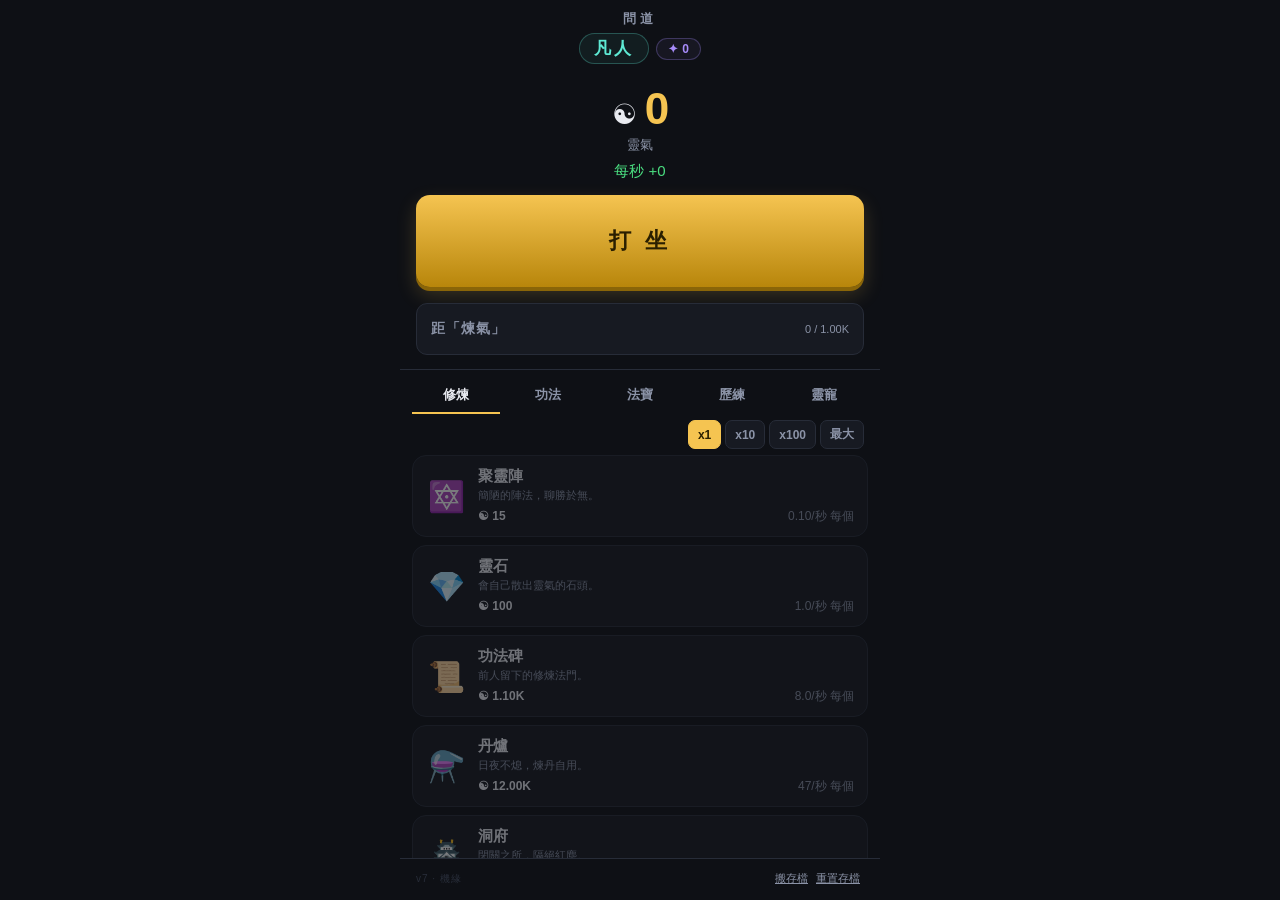
==== index.html @ ef7156f3 "問道：修真放置遊戲 境界突破、掛機打怪、靈寵、機緣、天才地寶。 零依賴原生網頁，開發伺服器用 Python 標準函式庫。  Co-Authored-By: Claude Opus 4.8 <norep" ====
<!DOCTYPE html>
<html lang="zh-Hant">
<head>
<meta charset="utf-8">

<!-- viewport-fit=cover：讓畫面延伸到瀏海和 Home Indicator 底下，
     再用 CSS 的 env(safe-area-inset-*) 把內容推回安全區。
     user-scalable=no：連點時不要縮放。 -->
<meta name="viewport" content="width=device-width, initial-scale=1, viewport-fit=cover, user-scalable=no">

<!-- 從主畫面啟動時全螢幕、沒有網址列，看起來就是一個 App -->
<meta name="apple-mobile-web-app-capable" content="yes">
<meta name="mobile-web-app-capable" content="yes">
<meta name="apple-mobile-web-app-status-bar-style" content="black-translucent">
<meta name="apple-mobile-web-app-title" content="問道">
<meta name="theme-color" content="#0e1015">

<link rel="manifest" href="manifest.json">
<link rel="apple-touch-icon" href="icons/icon-180.png">

<title>問道</title>
<link rel="stylesheet" href="css/style.css">
</head>
<body>

<div id="app">

  <header id="header">
    <h1 id="game-title"></h1>
    <div id="badges">
      <div id="realm-badge">
        <span id="realm-name"></span>
        <span id="realm-mult"></span>
      </div>
      <div id="insight-badge">
        <span id="insight-symbol"></span>
        <span id="insight">0</span>
      </div>
    </div>
  </header>

  <section id="counter">
    <div id="money-line">
      <span id="currency-symbol"></span>
      <span id="money">0</span>
    </div>
    <div id="currency-name"></div>
    <div id="rate"></div>
    <div id="buffs"></div>
  </section>

  <section id="click-area">
    <button id="click-button">
      <span id="click-button-label"></span>
    </button>
    <div id="click-fx"></div>
  </section>

  <section id="breakthrough-area">
    <button id="breakthrough-button">
      <div id="bt-fill"></div>
      <div id="bt-text">
        <span id="bt-label"></span>
        <span id="bt-right">
          <span id="bt-rate"></span>
          <span id="bt-progress"></span>
        </span>
      </div>
    </button>
  </section>

  <section id="shop">
    <div id="shop-tabs">
      <button class="tab active" data-tab="gen">修煉</button>
      <button class="tab" data-tab="tech">功法<span class="tab-badge" id="badge-tech"></span></button>
      <button class="tab" data-tab="trea">法寶<span class="tab-badge" id="badge-trea"></span></button>
      <button class="tab" data-tab="battle">歷練</button>
      <button class="tab" data-tab="pet">靈寵<span class="tab-badge" id="badge-pet"></span></button>
    </div>
    <div id="shop-bar">
      <span id="shop-hint"></span>
      <div id="buy-amount"></div>
    </div>

    <div id="panel-gen" class="panel"></div>
    <div id="panel-tech" class="panel hidden"></div>
    <div id="panel-trea" class="panel hidden"></div>

    <!-- 歷練：掛著它自己會打 -->
    <div id="panel-battle" class="panel hidden">
      <div id="battle-head">
        <span id="battle-layer"></span>
        <span id="battle-power"></span>
      </div>
      <div id="battle-card">
        <div id="enemy-icon"></div>
        <div id="enemy-name"></div>
        <div id="enemy-hpbar"><div id="enemy-hpfill"></div></div>
        <div id="enemy-hptext"></div>
        <div id="boss-timer"></div>
        <div id="battle-stuck"></div>
      </div>
      <div id="battle-progress"></div>
      <div id="materials-head">天才地寶</div>
      <div id="materials-list"></div>
    </div>

    <!-- 靈寵：只能帶一隻 -->
    <div id="panel-pet" class="panel hidden"></div>
  </section>

  <footer id="footer">
    <span id="version"></span>
    <span id="save-status">已存檔</span>
    <button id="transfer-button">搬存檔</button>
    <button id="reset-button">重置存檔</button>
  </footer>

  <!-- 機緣：隨機飄出來，限時內點到就觸發。
       放在 #app 裡面（而不是 body 底下）才不會在桌機上飄到版面外 -->
  <button id="fortune"><span id="fortune-icon"></span></button>

</div>

<!-- 領到機緣後的提示 -->
<div id="toast">
  <span id="toast-icon"></span>
  <span id="toast-text">
    <span id="toast-title"></span>
    <span id="toast-body"></span>
  </span>
</div>

<!-- 離線結算 -->
<div id="offline-modal" class="modal">
  <div class="modal-card">
    <div class="modal-title">歸來</div>
    <div class="modal-body">
      你離開了 <span id="offline-time"></span>，<br>
      這段期間又精進了
    </div>
    <div id="offline-earned" class="modal-figure"></div>
    <div id="offline-combat"></div>
    <button id="offline-ok" class="btn-primary">收功</button>
  </div>
</div>

<!-- 突破前的確認：這個動作會清空玩家的靈氣、設施與功法，一定要先問 -->
<div id="confirm-modal" class="modal">
  <div class="modal-card">
    <div class="modal-title">突破境界</div>
    <div id="confirm-transition">
      <span id="confirm-from"></span>
      <span id="confirm-arrow">→</span>
      <span id="confirm-to"></span>
    </div>
    <div id="confirm-rate"></div>
    <ul id="confirm-costs">
      <li id="confirm-lose-money"></li>
      <li>所有修煉設施與功法散去</li>
      <li id="confirm-gain"></li>
      <li id="confirm-insight"></li>
    </ul>
    <button id="confirm-talisman">
      <span id="talisman-box"></span>
      <span id="talisman-text"></span>
    </button>
    <div class="modal-buttons">
      <button id="confirm-cancel" class="btn-ghost">再想想</button>
      <button id="confirm-ok" class="btn-primary">衝關</button>
    </div>
  </div>
</div>

<!-- 突破成功 -->
<div id="realmup-modal" class="modal">
  <div class="modal-card">
    <div id="realmup-eyebrow">突破成功</div>
    <div id="realmup-name"></div>
    <div id="realmup-note"></div>
    <div id="realmup-mult" class="modal-figure"></div>
    <div id="realmup-insight"></div>
    <button id="realmup-ok" class="btn-primary">繼續修行</button>
  </div>
</div>

<!-- 搬存檔：存檔綁在網址上，換網址（例如從區網搬到 GitHub Pages）不會自己跟過去 -->
<div id="transfer-modal" class="modal">
  <div class="modal-card">
    <div class="modal-title">搬存檔</div>
    <div class="modal-body">
      存檔是綁在網址上的。<br>
      換到新網址時，把這串字複製過去貼上。
    </div>
    <textarea id="transfer-text" spellcheck="false"></textarea>
    <div id="transfer-hint"></div>
    <div class="modal-buttons">
      <button id="transfer-copy" class="btn-ghost">複製</button>
      <button id="transfer-import" class="btn-primary">貼上並匯入</button>
    </div>
    <button id="transfer-close" class="btn-ghost">關閉</button>
  </div>
</div>

<!-- 渡劫失敗 -->
<div id="fail-modal" class="modal">
  <div class="modal-card">
    <div id="fail-eyebrow">功虧一簣</div>
    <div id="fail-name"></div>
    <div class="modal-body">
      天劫加身，滿身靈氣潰散。<br>
      所幸境界、設施、功法俱在——<br>
      不過是白跑一輪。
    </div>
    <div id="fail-lost" class="modal-figure"></div>
    <button id="fail-ok" class="btn-primary">再來</button>
  </div>
</div>

<script src="js/content.js"></script>
<script src="js/economy.js"></script>
<script src="js/state.js"></script>
<script src="js/ui.js"></script>
<script src="js/main.js"></script>

<script>
// 註冊 service worker，讓沒網路時也能玩。
// 在區網的 http:// 底下這裡一定會失敗（瀏覽器只允許 HTTPS 或 localhost），
// 那是正常的，所以安靜地吞掉 —— 推上 GitHub Pages 之後它才會真的生效。
if ("serviceWorker" in navigator) {
  window.addEventListener("load", () => {
    navigator.serviceWorker.register("./sw.js").catch(() => {});
  });
}
</script>
</body>
</html>
---- css/style.css ----
/* ============================================================
   放置礦坑 —— 樣式
   手機優先。桌機上會置中成一個手機寬度的直條。
   ============================================================ */

:root {
  --bg:        #0e1015;
  --panel:     #171a22;
  --panel-hi:  #1e222c;
  --line:      #272c38;
  --text:      #e8eaf0;
  --text-dim:  #8b93a7;
  --gold:      #f5c451;
  --gold-dark: #b8860b;
  --green:     #4ade80;
  --jade:      #5eead4;
  --violet:    #a78bfa;
  --violet-dk: #6d3fc4;
  --radius:    14px;
}

* {
  box-sizing: border-box;
  margin: 0;
  padding: 0;

  /* 拿掉 iOS 點擊時那個藍色方框閃爍 —— 連點時會閃到眼花 */
  -webkit-tap-highlight-color: transparent;
}

html, body {
  height: 100%;
  background: var(--bg);
}

body {
  color: var(--text);
  font-family: -apple-system, BlinkMacSystemFont, "Segoe UI",
               "PingFang TC", "Noto Sans CJK TC", "Microsoft JhengHei", sans-serif;

  /* 快速連點時不要選到文字、不要跳出「拷貝／查詢」的放大鏡 */
  user-select: none;
  -webkit-user-select: none;
  -webkit-touch-callout: none;

  /* 消除點兩下縮放造成的 300ms 延遲 —— 對點擊遊戲這是必需品，不是優化 */
  touch-action: manipulation;

  /* 擋掉 Safari 的橡皮筋回彈和下拉重新整理：
     玩到一半手指往下滑就整頁重載，體驗會很糟 */
  overscroll-behavior: none;
}

#app {
  position: relative; /* 機緣要以這裡為基準定位，才不會在桌機上飄到版面外 */
  display: flex;
  flex-direction: column;
  height: 100vh;
  height: 100dvh; /* dvh 會跟著 Safari 網址列收合而變，避免底部被切掉 */
  max-width: 480px;
  margin: 0 auto;

  /* 內容推回安全區，避開瀏海與底部的 Home Indicator */
  padding-top:    env(safe-area-inset-top);
  padding-bottom: env(safe-area-inset-bottom);
  padding-left:   env(safe-area-inset-left);
  padding-right:  env(safe-area-inset-right);
}

/* --- 標題 ------------------------------------------------- */

#header {
  padding: 10px 16px 2px;
  text-align: center;
}

#game-title {
  font-size: 13px;
  font-weight: 600;
  letter-spacing: 4px;
  color: var(--text-dim);
}

#badges {
  display: flex;
  align-items: center;
  justify-content: center;
  gap: 7px;
  margin-top: 5px;
}

/* 境界是這個遊戲的身分認同，放在最上面 */
#realm-badge {
  display: inline-flex;
  align-items: baseline;
  gap: 8px;
  padding: 3px 14px;
  border: 1px solid rgba(94, 234, 212, 0.28);
  border-radius: 999px;
  background: rgba(94, 234, 212, 0.06);
}

/* 悟性：第二種貨幣，永久不滅，所以跟境界並排放在身分列 */
#insight-badge {
  display: inline-flex;
  align-items: center;
  gap: 4px;
  padding: 3px 11px;
  border: 1px solid rgba(167, 139, 250, 0.28);
  border-radius: 999px;
  background: rgba(167, 139, 250, 0.06);
  font-size: 12px;
  font-weight: 700;
  color: var(--violet);
  font-variant-numeric: tabular-nums;
}

#realm-name {
  font-size: 17px;
  font-weight: 700;
  color: var(--jade);
  letter-spacing: 3px;
}

#realm-mult {
  font-size: 11px;
  color: var(--text-dim);
  font-variant-numeric: tabular-nums;
}
#realm-mult:empty { display: none; }

/* --- 數字 ------------------------------------------------- */

#counter {
  padding: 18px 16px 14px;
  text-align: center;
}

#money-line {
  display: flex;
  align-items: baseline;
  justify-content: center;
  gap: 8px;
}

#currency-symbol { font-size: 28px; }

#money {
  font-size: 44px;
  font-weight: 700;
  letter-spacing: -1px;
  color: var(--gold);

  /* 等寬數字：數字跳動時寬度不會抖來抖去 */
  font-variant-numeric: tabular-nums;
}

#currency-name {
  font-size: 13px;
  color: var(--text-dim);
  margin-top: 2px;
}

#rate {
  font-size: 15px;
  color: var(--green);
  margin-top: 8px;
  font-variant-numeric: tabular-nums;
}

/* --- 機緣的增益 ------------------------------------------- */

#buffs {
  display: flex;
  flex-wrap: wrap;
  justify-content: center;
  gap: 5px;
  margin-top: 7px;
}
#buffs:empty { display: none; }

.buff-chip {
  padding: 3px 9px;
  border: 1px solid rgba(245, 196, 81, 0.4);
  border-radius: 999px;
  background: rgba(245, 196, 81, 0.1);
  font-size: 11px;
  font-weight: 700;
  color: var(--gold);
  font-variant-numeric: tabular-nums;
}

/* 減益要一眼看出來不是好事 */
.buff-chip.bad {
  border-color: rgba(248, 113, 113, 0.45);
  background: rgba(248, 113, 113, 0.1);
  color: #f87171;
}

/* --- 機緣本體 --------------------------------------------- */

#fortune {
  position: absolute;
  transform: translate(-50%, -50%) scale(0);
  width: 62px;
  height: 62px;
  border: 2px solid #d8ccff;
  border-radius: 50%;
  /* 刻意用不透明的顏色。半透明的話，它飄到金色的打坐鈕上時
     底下的亮金會透上來、整顆糊掉 —— 而機緣是限時的，
     沒看到就等於沒有。 */
  background: radial-gradient(circle at 40% 35%, #b9a3ff, #5b2fb0);
  box-shadow: 0 0 26px 6px rgba(167, 139, 250, 0.55);
  cursor: pointer;
  touch-action: manipulation;
  opacity: 0;
  pointer-events: none;
  transition: transform 0.25s cubic-bezier(.34,1.56,.64,1), opacity 0.25s;
  z-index: 5; /* 低於彈窗（10）—— 有彈窗擋著時不該還能點到 */
}

#fortune.show {
  transform: translate(-50%, -50%) scale(1);
  opacity: 1;
  pointer-events: auto;
  animation: fortune-pulse 1.4s ease-in-out infinite;
}

#fortune-icon {
  font-size: 30px;
  line-height: 62px;
  display: block;
  /* 轉起來，讓它在畫面上很難被忽略 */
  animation: fortune-spin 3.5s linear infinite;
}

@keyframes fortune-pulse {
  0%, 100% { box-shadow: 0 0 20px 4px rgba(167, 139, 250, 0.35); }
  50%      { box-shadow: 0 0 34px 10px rgba(167, 139, 250, 0.6); }
}

@keyframes fortune-spin {
  from { transform: rotate(0deg); }
  to   { transform: rotate(360deg); }
}

/* --- 領到機緣的提示 --------------------------------------- */

#toast {
  position: fixed;
  left: 50%;
  bottom: calc(76px + env(safe-area-inset-bottom));
  transform: translate(-50%, 14px);
  display: flex;
  align-items: center;
  gap: 10px;
  max-width: 300px;
  padding: 11px 16px;
  border: 1px solid var(--violet);
  border-radius: 999px;
  background: var(--panel);
  box-shadow: 0 8px 28px rgba(0, 0, 0, 0.55);
  opacity: 0;
  pointer-events: none;
  transition: opacity 0.25s, transform 0.25s;
  z-index: 15;
}

#toast.show {
  opacity: 1;
  transform: translate(-50%, 0);
}

#toast.bad { border-color: #f87171; }

#toast-icon { font-size: 24px; flex: 0 0 auto; }
#toast-text { display: flex; flex-direction: column; gap: 1px; min-width: 0; }

#toast-title {
  font-size: 14px;
  font-weight: 800;
  color: var(--violet);
  letter-spacing: 1px;
}
#toast.bad #toast-title { color: #f87171; }

#toast-body {
  font-size: 11px;
  color: var(--text-dim);
  white-space: nowrap;
}

/* --- 點擊按鈕 --------------------------------------------- */

#click-area {
  position: relative;
  padding: 0 16px 16px;
}

#click-button {
  width: 100%;
  height: 92px;
  border: none;
  border-radius: var(--radius);
  background: linear-gradient(180deg, var(--gold) 0%, var(--gold-dark) 100%);
  color: #2a1f00;
  font-size: 22px;
  font-weight: 800;
  letter-spacing: 4px;
  font-family: inherit;
  cursor: pointer;
  touch-action: manipulation;
  box-shadow: 0 4px 0 #8a6508, 0 8px 20px rgba(245, 196, 81, 0.2);
  transition: transform 0.04s, box-shadow 0.04s;
}

/* 按下去會「陷下去」，給一點實體按鍵的回饋 */
#click-button:active {
  transform: translateY(4px);
  box-shadow: 0 0 0 #8a6508, 0 2px 8px rgba(245, 196, 81, 0.15);
}

/* 點擊冒出的 "+1"。pointer-events: none 讓它不會擋住下面的按鈕 */
#click-fx {
  position: absolute;
  inset: 0 16px 16px;
  pointer-events: none;
  overflow: hidden;
  border-radius: var(--radius);
}

.fx {
  position: absolute;
  transform: translate(-50%, -50%);
  font-size: 20px;
  font-weight: 800;
  color: #fff;
  text-shadow: 0 2px 6px rgba(0, 0, 0, 0.5);
  animation: float-up 0.7s ease-out forwards;
}

@keyframes float-up {
  0%   { opacity: 1; transform: translate(-50%, -50%) scale(1); }
  100% { opacity: 0; transform: translate(-50%, -180%) scale(1.3); }
}

/* --- 突破 ------------------------------------------------- */

#breakthrough-area {
  padding: 0 16px 14px;
}

/* 刻意跟金色的打坐鈕長得完全不一樣 ——
   一個是隨便點，一個會清空你所有的修煉設施 */
#breakthrough-button {
  position: relative;
  width: 100%;
  height: 52px;
  border: 1px solid var(--line);
  border-radius: 11px;
  background: var(--panel);
  overflow: hidden;
  cursor: pointer;
  touch-action: manipulation;
  font-family: inherit;
  padding: 0;
}

/* 進度條：從左邊長出來的紫色，像在蓄力。
   刻意不加 transition —— 主迴圈每一幀本來就會重設寬度，
   靈氣是平滑成長的，進度條自然就是平滑的。
   加了 transition 反而只會讓它慢半拍，而且分頁切到背景時
   會卡在動畫半路（rAF 停了就沒人再更新它）。 */
#bt-fill {
  position: absolute;
  inset: 0 auto 0 0;
  width: 0;
  background: linear-gradient(90deg, rgba(109, 63, 196, 0.35), rgba(167, 139, 250, 0.45));
}

#bt-text {
  position: relative;
  height: 100%;
  display: flex;
  align-items: center;
  justify-content: space-between;
  padding: 0 14px;
}

#bt-label {
  font-size: 14px;
  font-weight: 700;
  color: var(--text-dim);
  letter-spacing: 1px;
}

#bt-right {
  display: flex;
  align-items: center;
  gap: 9px;
}

#bt-progress {
  font-size: 11px;
  color: var(--text-dim);
  font-variant-numeric: tabular-nums;
}

/* 成功率：穩過的境界不顯示，有風險才出現 */
#bt-rate {
  font-size: 10px;
  font-weight: 700;
  color: var(--text-dim);
  padding: 2px 6px;
  border-radius: 5px;
  background: var(--bg);
}
#bt-rate:empty { display: none; }

/* 成功率低於 75% 就轉紅，這是玩家該猶豫的訊號 */
#bt-rate.risky, #confirm-rate.risky {
  color: #f87171;
  background: rgba(248, 113, 113, 0.12);
}

/* 可以突破了：整顆亮起來並且脈動，很難忽略 */
#breakthrough-button.ready {
  border-color: var(--violet);
  animation: bt-pulse 1.6s ease-in-out infinite;
}
#breakthrough-button.ready #bt-label { color: #fff; }
#breakthrough-button.ready #bt-progress { color: var(--violet); }
#breakthrough-button.ready:active { transform: scale(0.99); }

@keyframes bt-pulse {
  0%, 100% { box-shadow: 0 0 0 0 rgba(167, 139, 250, 0.0); }
  50%      { box-shadow: 0 0 18px 2px rgba(167, 139, 250, 0.35); }
}

/* 已經到頂，沒有下一關了 */
#breakthrough-button.maxed {
  opacity: 0.5;
  cursor: default;
}
#breakthrough-button.maxed #bt-fill {
  background: linear-gradient(90deg, rgba(245, 196, 81, 0.25), rgba(94, 234, 212, 0.25));
}
#breakthrough-button.maxed #bt-label {
  color: var(--jade);
  letter-spacing: 4px;
}

/* --- 商店 ------------------------------------------------- */

#shop {
  flex: 1;
  min-height: 0; /* 沒有這行，flex 子元素不會縮，捲動就失效 */
  display: flex;
  flex-direction: column;
  border-top: 1px solid var(--line);
}

/* --- 商店分頁 --------------------------------------------- */

#shop-tabs {
  display: flex;
  gap: 4px;
  padding: 8px 12px 0;
  flex: 0 0 auto;
}

/* 五個分頁要塞進 375px，字距得收緊 */
.tab {
  position: relative;
  flex: 1;
  min-width: 0;
  padding: 8px 2px;
  border: none;
  border-bottom: 2px solid transparent;
  background: none;
  color: var(--text-dim);
  font-family: inherit;
  font-size: 13px;
  font-weight: 700;
  letter-spacing: 0;
  white-space: nowrap;
  cursor: pointer;
  touch-action: manipulation;
}

.tab.active {
  color: var(--text);
  border-bottom-color: var(--gold);
}

/* 有東西買得起才亮，玩家就不用一直切過去看 */
.tab-badge {
  display: inline-block;
  margin-left: 3px;
  min-width: 14px;
  padding: 0 3px;
  border-radius: 999px;
  background: var(--gold);
  color: #2a1f00;
  font-size: 9px;
  font-weight: 800;
  line-height: 14px;
  letter-spacing: 0;
  vertical-align: middle;
}

#shop-bar {
  display: flex;
  align-items: center;
  justify-content: space-between;
  min-height: 34px;
  padding: 6px 16px;
  flex: 0 0 auto;
}

#shop-hint {
  font-size: 11px;
  color: var(--text-dim);
  letter-spacing: 1px;
}

#buy-amount {
  display: flex;
  gap: 4px;
  margin-left: auto;
}

.amount-btn {
  border: 1px solid var(--line);
  background: var(--panel);
  color: var(--text-dim);
  font-family: inherit;
  font-size: 12px;
  font-weight: 600;
  padding: 5px 9px;
  border-radius: 7px;
  cursor: pointer;
  touch-action: manipulation;
}

.amount-btn.active {
  background: var(--gold);
  border-color: var(--gold);
  color: #2a1f00;
}

/* 三個分頁的內容區。同時只有一個沒有 .hidden。 */
.panel {
  flex: 1;
  overflow-y: auto;
  -webkit-overflow-scrolling: touch;
  padding: 0 12px 12px;
  display: flex;
  flex-direction: column;
  gap: 8px;
}

/* .panel 設了 display:flex，所以這裡要壓過它 */
.hidden { display: none !important; }

.panel-empty {
  padding: 28px 24px;
  text-align: center;
  font-size: 12px;
  line-height: 1.9;
  color: var(--text-dim);
}

/* --- 產生器每一列 ----------------------------------------- */

.gen-row {
  display: flex;
  align-items: center;
  gap: 12px;
  width: 100%;
  text-align: left;
  padding: 11px 13px;
  border: 1px solid var(--line);
  border-radius: var(--radius);
  background: var(--panel);
  color: var(--text);
  font-family: inherit;
  cursor: pointer;
  touch-action: manipulation;
  transition: background 0.12s, border-color 0.12s, opacity 0.12s;
}

/* 買得起：邊框亮起來，一眼就知道現在能買什麼 */
.gen-row.affordable {
  border-color: var(--gold-dark);
  background: var(--panel-hi);
}
.gen-row.affordable:active {
  transform: scale(0.985);
}

/* 買不起：整列變暗，但仍然看得到內容（讓玩家有目標感） */
.gen-row.locked {
  opacity: 0.45;
}

.gen-icon {
  font-size: 30px;
  width: 40px;
  text-align: center;
  flex: 0 0 auto;
}

.gen-main {
  flex: 1;
  min-width: 0;
}

.gen-line1 {
  display: flex;
  align-items: baseline;
  justify-content: space-between;
  gap: 8px;
}

.gen-name {
  font-size: 15px;
  font-weight: 700;
}

.gen-owned {
  font-size: 14px;
  font-weight: 700;
  color: var(--gold);
  font-variant-numeric: tabular-nums;
}

.gen-desc {
  font-size: 11px;
  color: var(--text-dim);
  margin: 2px 0 5px;
  white-space: nowrap;
  overflow: hidden;
  text-overflow: ellipsis;
}

.gen-line3 {
  display: flex;
  align-items: baseline;
  justify-content: space-between;
  gap: 8px;
  font-size: 12px;
  font-variant-numeric: tabular-nums;
}

.gen-cost { font-weight: 600; }
.gen-row.affordable .gen-cost { color: var(--gold); }
.gen-rate { color: var(--text-dim); }

/* --- 功法／法寶的品項列 ----------------------------------- */

.item-row {
  display: flex;
  align-items: center;
  gap: 12px;
  width: 100%;
  text-align: left;
  padding: 11px 13px;
  border: 1px solid var(--line);
  border-radius: var(--radius);
  background: var(--panel);
  color: var(--text);
  font-family: inherit;
  cursor: pointer;
  touch-action: manipulation;
  transition: background 0.12s, border-color 0.12s, opacity 0.12s;
}

.item-row.affordable {
  border-color: var(--gold-dark);
  background: var(--panel-hi);
}
.item-row.affordable:active { transform: scale(0.985); }
.item-row.locked { opacity: 0.45; }

.item-icon {
  font-size: 26px;
  width: 36px;
  text-align: center;
  flex: 0 0 auto;
}

.item-main { flex: 1; min-width: 0; }

.item-name {
  font-size: 15px;
  font-weight: 700;
}

.item-desc {
  font-size: 11px;
  color: var(--text-dim);
  margin-top: 2px;
}

.item-cost {
  flex: 0 0 auto;
  font-size: 13px;
  font-weight: 700;
  color: var(--text-dim);
  font-variant-numeric: tabular-nums;
}
.item-row.affordable .item-cost { color: var(--gold); }

/* 法寶用悟性買，價格就用悟性的紫色，跟靈氣的金色分開 */
#panel-trea .item-row.affordable { border-color: var(--violet-dk); }
#panel-trea .item-row.affordable .item-cost { color: var(--violet); }

/* --- 商店的小節標題（法寶分頁同時裝符籙和法寶）------------- */

.section-head {
  padding: 6px 4px 2px;
  font-size: 11px;
  font-weight: 700;
  color: var(--text-dim);
  letter-spacing: 2px;
}
.section-head:first-child { padding-top: 0; }

.cons-count {
  margin-left: 6px;
  font-size: 13px;
  color: var(--violet);
  font-variant-numeric: tabular-nums;
}

/* --- 歷練 ------------------------------------------------- */

#battle-head {
  display: flex;
  align-items: baseline;
  justify-content: space-between;
  padding: 2px 4px 0;
}

#battle-layer {
  font-size: 14px;
  font-weight: 700;
  color: var(--jade);
  letter-spacing: 1px;
}

#battle-power {
  font-size: 12px;
  font-weight: 700;
  color: #f87171;
  font-variant-numeric: tabular-nums;
}

#battle-card {
  padding: 20px 16px 16px;
  border: 1px solid var(--line);
  border-radius: var(--radius);
  background: var(--panel);
  text-align: center;
}

#enemy-icon {
  font-size: 46px;
  line-height: 1.2;
  /* 微微上下浮動，讓「它還活著、還在打」有點動感 */
  animation: bob 2.2s ease-in-out infinite;
}

@keyframes bob {
  0%, 100% { transform: translateY(0); }
  50%      { transform: translateY(-5px); }
}

#enemy-name {
  font-size: 17px;
  font-weight: 700;
  margin: 4px 0 12px;
  letter-spacing: 2px;
}

/* 魔王要一眼看出來跟小怪不一樣 */
#enemy-name.boss {
  color: #f87171;
  text-shadow: 0 0 16px rgba(248, 113, 113, 0.35);
}
#enemy-name.boss::after {
  content: " 魔王";
  font-size: 10px;
  vertical-align: super;
  letter-spacing: 0;
}

#enemy-hpbar {
  height: 10px;
  border-radius: 999px;
  background: var(--bg);
  overflow: hidden;
}

/* 血條不加 transition：主迴圈每幀都會重設寬度，
   血量本來就是平滑掉的，加了反而慢半拍。 */
#enemy-hpfill {
  height: 100%;
  width: 100%;
  background: linear-gradient(90deg, #4ade80, #22c55e);
  border-radius: 999px;
}
#enemy-hpfill.boss {
  background: linear-gradient(90deg, #f87171, #dc2626);
}

#enemy-hptext {
  margin-top: 7px;
  font-size: 11px;
  color: var(--text-dim);
  font-variant-numeric: tabular-nums;
}

#boss-timer {
  margin-top: 8px;
  font-size: 15px;
  font-weight: 800;
  color: var(--gold);
  font-variant-numeric: tabular-nums;
}
#boss-timer:empty { display: none; }

/* 卡關時直接講清楚差多少，不要讓玩家對著血條乾瞪眼 */
#battle-stuck {
  margin-top: 10px;
  padding: 8px 10px;
  border-radius: 8px;
  background: rgba(248, 113, 113, 0.1);
  font-size: 11px;
  line-height: 1.6;
  color: #f87171;
}
#battle-stuck:empty { display: none; }

#battle-progress {
  text-align: center;
  font-size: 11px;
  color: var(--text-dim);
  font-variant-numeric: tabular-nums;
}

#materials-head {
  padding: 8px 4px 0;
  font-size: 11px;
  font-weight: 700;
  color: var(--text-dim);
  letter-spacing: 2px;
}

#materials-list {
  display: flex;
  flex-wrap: wrap;
  gap: 6px;
}

.mat-chip {
  display: flex;
  align-items: center;
  gap: 5px;
  padding: 5px 10px;
  border: 1px solid var(--line);
  border-radius: 999px;
  background: var(--panel);
  font-size: 11px;
}

.mat-name { color: var(--text-dim); }
.mat-qty {
  font-weight: 700;
  color: var(--jade);
  font-variant-numeric: tabular-nums;
}

/* --- 靈寵 ------------------------------------------------- */

.pet-row {
  display: flex;
  align-items: center;
  gap: 11px;
  padding: 11px 13px;
  border: 1px solid var(--line);
  border-radius: var(--radius);
  background: var(--panel);
  opacity: 0.5;
}

.pet-row.owned { opacity: 1; }

/* 帶在身上的那一隻要一眼認出來 */
.pet-row.equipped {
  border-color: var(--jade);
  background: rgba(94, 234, 212, 0.05);
}

.pet-icon {
  font-size: 30px;
  width: 38px;
  text-align: center;
  flex: 0 0 auto;
}

.pet-main { flex: 1; min-width: 0; }

.pet-line1 {
  display: flex;
  align-items: baseline;
  gap: 7px;
}

.pet-name { font-size: 15px; font-weight: 700; }

.pet-lv {
  font-size: 11px;
  font-weight: 700;
  color: var(--jade);
  font-variant-numeric: tabular-nums;
}

.pet-desc {
  font-size: 11px;
  color: var(--text-dim);
  margin: 2px 0 3px;
  white-space: nowrap;
  overflow: hidden;
  text-overflow: ellipsis;
}

.pet-effect {
  font-size: 11px;
  font-weight: 600;
  color: var(--violet);
}

.pet-actions {
  display: flex;
  flex-direction: column;
  gap: 4px;
  flex: 0 0 auto;
}

.pet-equip, .pet-feed {
  min-width: 74px;
  padding: 5px 8px;
  border: 1px solid var(--line);
  border-radius: 7px;
  background: none;
  color: var(--text-dim);
  font-family: inherit;
  font-size: 11px;
  font-weight: 700;
  cursor: pointer;
  touch-action: manipulation;
}

.pet-equip:disabled, .pet-feed:disabled { cursor: default; }

.pet-equip.can, .pet-feed.can {
  border-color: var(--gold-dark);
  color: var(--gold);
}
.pet-equip.can:active, .pet-feed.can:active { transform: scale(0.96); }

.pet-equip.on {
  border-color: var(--jade);
  background: rgba(94, 234, 212, 0.12);
  color: var(--jade);
}

/* --- 渡劫符的勾選 ----------------------------------------- */

#confirm-talisman {
  display: flex;
  align-items: center;
  gap: 9px;
  width: 100%;
  margin-bottom: 14px;
  padding: 10px 12px;
  border: 1px solid var(--line);
  border-radius: 10px;
  background: none;
  color: var(--text-dim);
  font-family: inherit;
  font-size: 12px;
  font-weight: 600;
  text-align: left;
  cursor: pointer;
  touch-action: manipulation;
}

#confirm-talisman.on {
  border-color: var(--gold);
  background: rgba(245, 196, 81, 0.08);
  color: var(--gold);
}

#talisman-box {
  flex: 0 0 auto;
  width: 17px;
  height: 17px;
  border: 1px solid var(--line);
  border-radius: 4px;
  font-size: 11px;
  line-height: 15px;
  text-align: center;
}

#confirm-talisman.on #talisman-box {
  border-color: var(--gold);
  background: var(--gold);
  color: #2a1f00;
}

/* --- 頁尾 ------------------------------------------------- */

#footer {
  display: flex;
  align-items: center;
  justify-content: space-between;
  padding: 8px 16px 10px;
  border-top: 1px solid var(--line);
  flex: 0 0 auto;
}

/* 版本標記：讓你一眼分得出手機上是不是舊的快取版本 */
#version {
  font-size: 10px;
  color: var(--line);
  letter-spacing: 1px;
}

#save-status {
  font-size: 11px;
  color: var(--green);
  opacity: 0;
  transition: opacity 0.25s;
  margin-left: auto;
  margin-right: 10px;
}
#save-status.show { opacity: 1; }

#reset-button, #transfer-button {
  border: none;
  background: none;
  color: var(--text-dim);
  font-family: inherit;
  font-size: 11px;
  text-decoration: underline;
  cursor: pointer;
  padding: 4px;
}

/* --- 搬存檔 ----------------------------------------------- */

#transfer-text {
  width: 100%;
  height: 90px;
  margin: 14px 0 8px;
  padding: 9px 10px;
  border: 1px solid var(--line);
  border-radius: 9px;
  background: var(--bg);
  color: var(--text-dim);
  font-family: ui-monospace, Menlo, monospace;
  font-size: 10px;
  line-height: 1.5;
  resize: none;
  /* 這裡是唯一需要能選取文字的地方 —— body 上關掉了，這裡要開回來 */
  user-select: text;
  -webkit-user-select: text;
  -webkit-touch-callout: default;
}

#transfer-hint {
  min-height: 16px;
  margin-bottom: 12px;
  font-size: 11px;
  font-weight: 600;
}
#transfer-hint.ok  { color: var(--green); }
#transfer-hint.bad { color: #f87171; }

#transfer-close {
  width: 100%;
  margin-top: 8px;
}

/* --- 彈窗（離線結算 / 突破確認 / 突破成功 共用） ----------- */

.modal {
  position: fixed;
  inset: 0;
  background: rgba(0, 0, 0, 0.78);
  display: flex;
  align-items: center;
  justify-content: center;
  padding: 24px;
  opacity: 0;
  pointer-events: none;
  transition: opacity 0.2s;
  z-index: 10;
}

.modal.show {
  opacity: 1;
  pointer-events: auto;
}

.modal-card {
  background: var(--panel);
  border: 1px solid var(--line);
  border-radius: 18px;
  padding: 26px 22px 20px;
  text-align: center;
  max-width: 320px;
  width: 100%;
}

.modal-title {
  font-size: 19px;
  font-weight: 700;
  margin-bottom: 10px;
  letter-spacing: 2px;
}

.modal-body {
  font-size: 13px;
  color: var(--text-dim);
  line-height: 1.7;
}

.modal-figure {
  font-size: 30px;
  font-weight: 800;
  color: var(--gold);
  margin: 12px 0 20px;
  font-variant-numeric: tabular-nums;
}

/* 掛機打怪的成果，附在離線結算下面 */
#offline-combat {
  margin: -8px 0 18px;
  padding: 10px 12px;
  border-radius: 9px;
  background: var(--bg);
  font-size: 11px;
  line-height: 1.9;
  color: var(--jade);
}
#offline-combat:empty { display: none; }

.modal-buttons {
  display: flex;
  gap: 8px;
}

.btn-primary {
  flex: 1;
  width: 100%;
  padding: 13px;
  border: none;
  border-radius: 11px;
  background: var(--gold);
  color: #2a1f00;
  font-family: inherit;
  font-size: 15px;
  font-weight: 700;
  cursor: pointer;
  touch-action: manipulation;
}

.btn-ghost {
  flex: 1;
  padding: 13px;
  border: 1px solid var(--line);
  border-radius: 11px;
  background: none;
  color: var(--text-dim);
  font-family: inherit;
  font-size: 15px;
  font-weight: 600;
  cursor: pointer;
  touch-action: manipulation;
}

/* --- 突破確認 --------------------------------------------- */

#confirm-transition {
  display: flex;
  align-items: center;
  justify-content: center;
  gap: 10px;
  margin: 14px 0 16px;
  font-size: 19px;
  font-weight: 700;
}

#confirm-from { color: var(--text-dim); }
#confirm-arrow { color: var(--violet); font-size: 15px; }
#confirm-to { color: var(--jade); letter-spacing: 2px; }

#confirm-costs {
  list-style: none;
  text-align: left;
  font-size: 12px;
  color: var(--text-dim);
  line-height: 1.9;
  margin-bottom: 18px;
  padding: 11px 13px;
  border-radius: 10px;
  background: var(--bg);
}

#confirm-costs li::before {
  content: "· ";
  color: var(--text-dim);
}

/* 「得到什麼」用亮色，跟上面「失去什麼」分開 */
#confirm-gain, #confirm-insight {
  color: var(--violet);
  font-weight: 600;
}

#confirm-rate {
  display: inline-block;
  margin-bottom: 14px;
  padding: 3px 12px;
  border-radius: 999px;
  background: var(--bg);
  font-size: 12px;
  font-weight: 700;
  color: var(--text-dim);
}

/* --- 突破成功 --------------------------------------------- */

#realmup-eyebrow {
  font-size: 11px;
  color: var(--violet);
  letter-spacing: 5px;
}

#realmup-name {
  font-size: 40px;
  font-weight: 800;
  color: var(--jade);
  letter-spacing: 6px;
  margin: 6px 0 10px;
  text-shadow: 0 0 24px rgba(94, 234, 212, 0.3);
}

#realmup-note {
  font-size: 12px;
  color: var(--text-dim);
  line-height: 1.8;
}

#realmup-modal .modal-figure {
  color: var(--violet);
  font-size: 22px;
  margin-bottom: 6px;
}

#realmup-insight {
  font-size: 15px;
  font-weight: 700;
  color: var(--violet);
  margin-bottom: 18px;
}
#realmup-insight:empty { display: none; }

/* --- 渡劫失敗 --------------------------------------------- */

#fail-eyebrow {
  font-size: 11px;
  color: #f87171;
  letter-spacing: 5px;
}

#fail-name {
  font-size: 34px;
  font-weight: 800;
  color: var(--text-dim);
  letter-spacing: 6px;
  margin: 6px 0 12px;
  /* 沒到手的境界，用刪除線講完整個故事 */
  text-decoration: line-through;
  text-decoration-color: rgba(248, 113, 113, 0.65);
  text-decoration-thickness: 3px;
}

#fail-modal .modal-figure {
  color: #f87171;
  font-size: 22px;
}
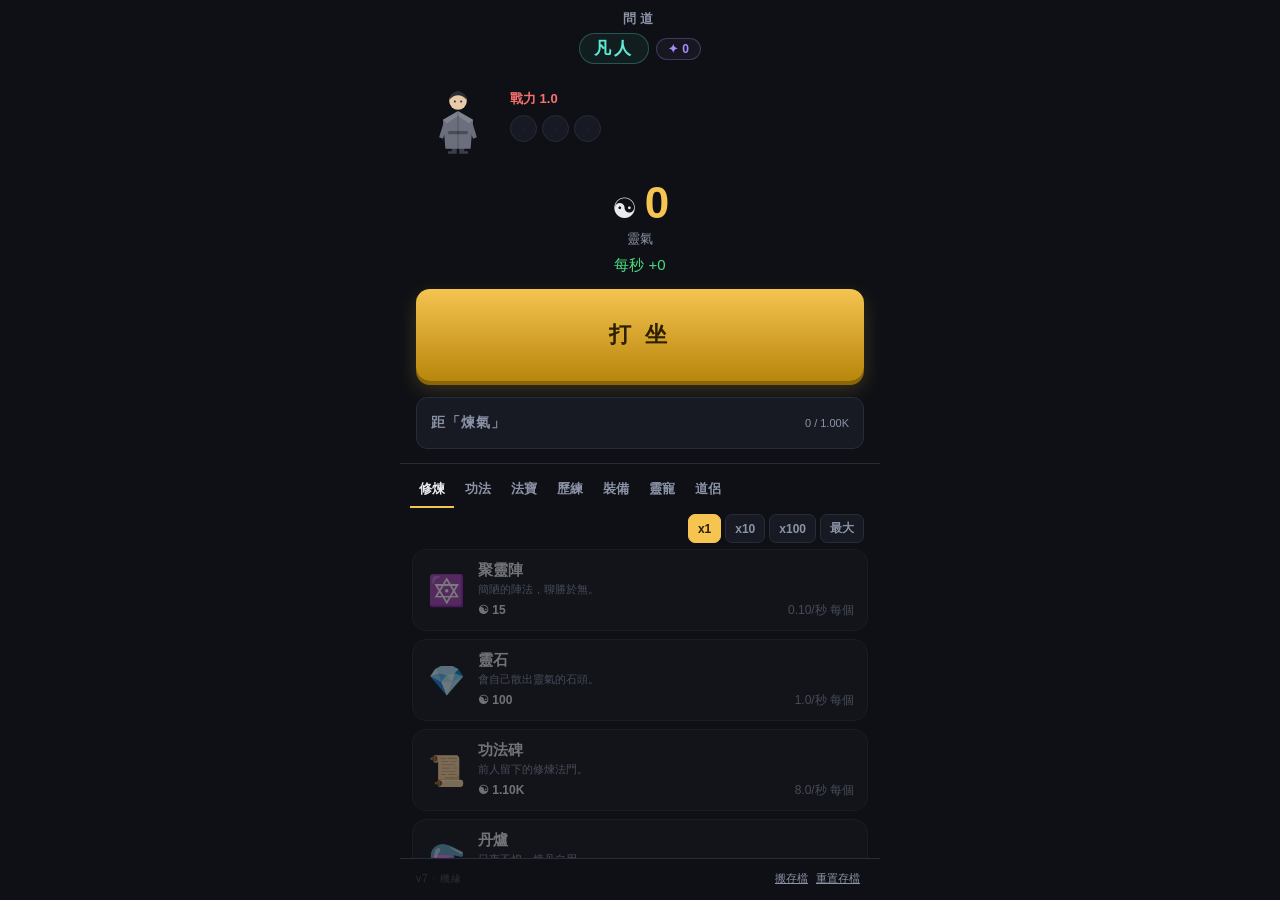
==== commit b9ef8cc3: "加入裝備、道侶、人物立繪 裝備：六部位、四種稀有度、打怪掉落、天才地寶強化。 加成用比例而非絕對值 —— 絕對值在後期會變廢物 （一把 +2000 戰力的劍在飛昇的 1000 萬戰力面前等於零）。  " ====
--- a/index.html
+++ b/index.html
@@ -38,6 +38,14 @@
       </div>
     </div>
   </header>
+
+  <section id="hero">
+    <div id="portrait"></div>
+    <div id="hero-info">
+      <div id="hero-power"></div>
+      <div id="hero-team"></div>
+    </div>
+  </section>
 
   <section id="counter">
     <div id="money-line">
@@ -75,7 +83,9 @@
       <button class="tab" data-tab="tech">功法<span class="tab-badge" id="badge-tech"></span></button>
       <button class="tab" data-tab="trea">法寶<span class="tab-badge" id="badge-trea"></span></button>
       <button class="tab" data-tab="battle">歷練</button>
+      <button class="tab" data-tab="gear">裝備<span class="tab-badge" id="badge-gear"></span></button>
       <button class="tab" data-tab="pet">靈寵<span class="tab-badge" id="badge-pet"></span></button>
+      <button class="tab" data-tab="team">道侶<span class="tab-badge" id="badge-team"></span></button>
     </div>
     <div id="shop-bar">
       <span id="shop-hint"></span>
@@ -105,8 +115,22 @@
       <div id="materials-list"></div>
     </div>
 
+    <!-- 裝備：六個部位，打怪掉落 -->
+    <div id="panel-gear" class="panel hidden">
+      <div class="section-head">身上</div>
+      <div id="slots"></div>
+      <div id="bag-head">
+        <span class="section-head">背包 <span id="bag-count"></span></span>
+        <button id="sell-junk">丟掉沒用的</button>
+      </div>
+      <div id="bag"></div>
+    </div>
+
     <!-- 靈寵：只能帶一隻 -->
     <div id="panel-pet" class="panel hidden"></div>
+
+    <!-- 道侶：最多帶三個 -->
+    <div id="panel-team" class="panel hidden"></div>
   </section>
 
   <footer id="footer">
@@ -220,6 +244,7 @@
 <script src="js/content.js"></script>
 <script src="js/economy.js"></script>
 <script src="js/state.js"></script>
+<script src="js/portrait.js"></script>
 <script src="js/ui.js"></script>
 <script src="js/main.js"></script>
 
--- a/css/style.css
+++ b/css/style.css
@@ -128,6 +128,51 @@
   font-variant-numeric: tabular-nums;
 }
 #realm-mult:empty { display: none; }
+
+/* --- 人物立繪 --------------------------------------------- */
+
+#hero {
+  display: flex;
+  align-items: center;
+  gap: 14px;
+  padding: 6px 20px 0;
+}
+
+#portrait {
+  flex: 0 0 auto;
+  width: 76px;
+  height: 88px;
+}
+#portrait svg { width: 100%; height: 100%; display: block; }
+
+#hero-info {
+  flex: 1;
+  min-width: 0;
+  display: flex;
+  flex-direction: column;
+  gap: 7px;
+}
+
+#hero-power {
+  font-size: 13px;
+  font-weight: 700;
+  color: #f87171;
+  font-variant-numeric: tabular-nums;
+}
+
+#hero-team { display: flex; gap: 5px; }
+
+.team-chip {
+  width: 27px;
+  height: 27px;
+  border: 1px solid var(--line);
+  border-radius: 50%;
+  background: var(--panel);
+  font-size: 15px;
+  line-height: 25px;
+  text-align: center;
+}
+.team-chip.empty { color: var(--line); font-size: 13px; }
 
 /* --- 數字 ------------------------------------------------- */
 
@@ -462,19 +507,23 @@
 
 /* --- 商店分頁 --------------------------------------------- */
 
+/* 七個分頁塞不進 375px，改成可以橫向捲動 */
 #shop-tabs {
   display: flex;
-  gap: 4px;
-  padding: 8px 12px 0;
+  gap: 2px;
+  padding: 8px 10px 0;
   flex: 0 0 auto;
-}
+  overflow-x: auto;
+  -webkit-overflow-scrolling: touch;
+  scrollbar-width: none;
+}
+#shop-tabs::-webkit-scrollbar { display: none; }
 
 /* 五個分頁要塞進 375px，字距得收緊 */
 .tab {
   position: relative;
-  flex: 1;
-  min-width: 0;
-  padding: 8px 2px;
+  flex: 0 0 auto;
+  padding: 8px 9px;
   border: none;
   border-bottom: 2px solid transparent;
   background: none;
@@ -882,6 +931,164 @@
   font-variant-numeric: tabular-nums;
 }
 
+/* --- 裝備 ------------------------------------------------- */
+
+.slot-row {
+  display: flex;
+  align-items: center;
+  gap: 11px;
+  padding: 9px 12px;
+  border: 1px solid var(--line);
+  border-radius: 11px;
+  background: var(--panel);
+}
+.slot-row.empty { opacity: 0.4; }
+
+.slot-icon { font-size: 22px; width: 28px; text-align: center; flex: 0 0 auto; }
+.slot-main { flex: 1; min-width: 0; }
+
+.slot-line1 { display: flex; align-items: baseline; gap: 6px; }
+.slot-name { font-size: 14px; font-weight: 700; }
+.slot-lv {
+  font-size: 11px;
+  font-weight: 800;
+  color: var(--gold);
+  font-variant-numeric: tabular-nums;
+}
+.slot-stat { font-size: 11px; color: var(--text-dim); margin-top: 1px; }
+
+.slot-refine {
+  flex: 0 0 auto;
+  min-width: 78px;
+  padding: 5px 8px;
+  border: 1px solid var(--line);
+  border-radius: 7px;
+  background: none;
+  color: var(--text-dim);
+  font-family: inherit;
+  font-size: 11px;
+  font-weight: 700;
+  cursor: pointer;
+  touch-action: manipulation;
+}
+.slot-refine.can { border-color: var(--gold-dark); color: var(--gold); }
+.slot-refine.can:active { transform: scale(0.96); }
+
+#bag-head {
+  display: flex;
+  align-items: center;
+  justify-content: space-between;
+  margin-top: 6px;
+}
+
+#bag-count { color: var(--jade); font-weight: 700; }
+
+#sell-junk {
+  border: 1px solid var(--line);
+  border-radius: 7px;
+  background: none;
+  color: var(--text-dim);
+  font-family: inherit;
+  font-size: 11px;
+  padding: 4px 9px;
+  cursor: pointer;
+  touch-action: manipulation;
+}
+
+#bag { display: flex; flex-direction: column; gap: 6px; }
+
+.bag-item {
+  display: flex;
+  align-items: center;
+  gap: 10px;
+  width: 100%;
+  text-align: left;
+  padding: 8px 11px;
+  border: 1px solid var(--line);
+  border-radius: 10px;
+  background: var(--panel);
+  color: var(--text);
+  font-family: inherit;
+  cursor: pointer;
+  touch-action: manipulation;
+}
+
+/* 比身上那件好 → 亮起來，不用自己比數字 */
+.bag-item.better {
+  border-color: var(--jade);
+  background: rgba(94, 234, 212, 0.06);
+}
+.bag-item:active { transform: scale(0.99); }
+
+.bag-icon { font-size: 20px; flex: 0 0 auto; }
+.bag-main { flex: 1; min-width: 0; display: flex; flex-direction: column; }
+.bag-name { font-size: 13px; font-weight: 700; }
+.bag-stat { font-size: 10px; color: var(--text-dim); }
+
+.bag-act {
+  flex: 0 0 auto;
+  font-size: 11px;
+  font-weight: 700;
+  color: var(--text-dim);
+  padding: 3px 9px;
+  border: 1px solid var(--line);
+  border-radius: 6px;
+}
+.bag-item.better .bag-act { color: var(--jade); border-color: var(--jade); }
+
+/* --- 道侶 ------------------------------------------------- */
+
+.comp-row {
+  display: flex;
+  align-items: center;
+  gap: 11px;
+  padding: 11px 13px;
+  border: 1px solid var(--line);
+  border-radius: var(--radius);
+  background: var(--panel);
+  opacity: 0.5;
+}
+.comp-row.owned { opacity: 1; }
+.comp-row.active {
+  border-color: var(--violet);
+  background: rgba(167, 139, 250, 0.06);
+}
+
+.comp-icon { font-size: 28px; width: 36px; text-align: center; flex: 0 0 auto; }
+.comp-main { flex: 1; min-width: 0; }
+.comp-name { font-size: 14px; font-weight: 700; }
+.comp-quote {
+  font-size: 11px;
+  color: var(--text-dim);
+  font-style: italic;
+  margin: 2px 0 3px;
+  white-space: nowrap;
+  overflow: hidden;
+  text-overflow: ellipsis;
+}
+.comp-effect { font-size: 11px; font-weight: 600; color: var(--violet); }
+
+.comp-act {
+  flex: 0 0 auto;
+  min-width: 78px;
+  padding: 6px 8px;
+  border: 1px solid var(--line);
+  border-radius: 7px;
+  background: none;
+  color: var(--text-dim);
+  font-family: inherit;
+  font-size: 11px;
+  font-weight: 700;
+  cursor: pointer;
+  touch-action: manipulation;
+}
+.comp-act.can { border-color: var(--gold-dark); color: var(--gold); }
+.comp-act.on {
+  border-color: var(--violet);
+  background: rgba(167, 139, 250, 0.14);
+  color: var(--violet);
+}
+
 /* --- 靈寵 ------------------------------------------------- */
 
 .pet-row {
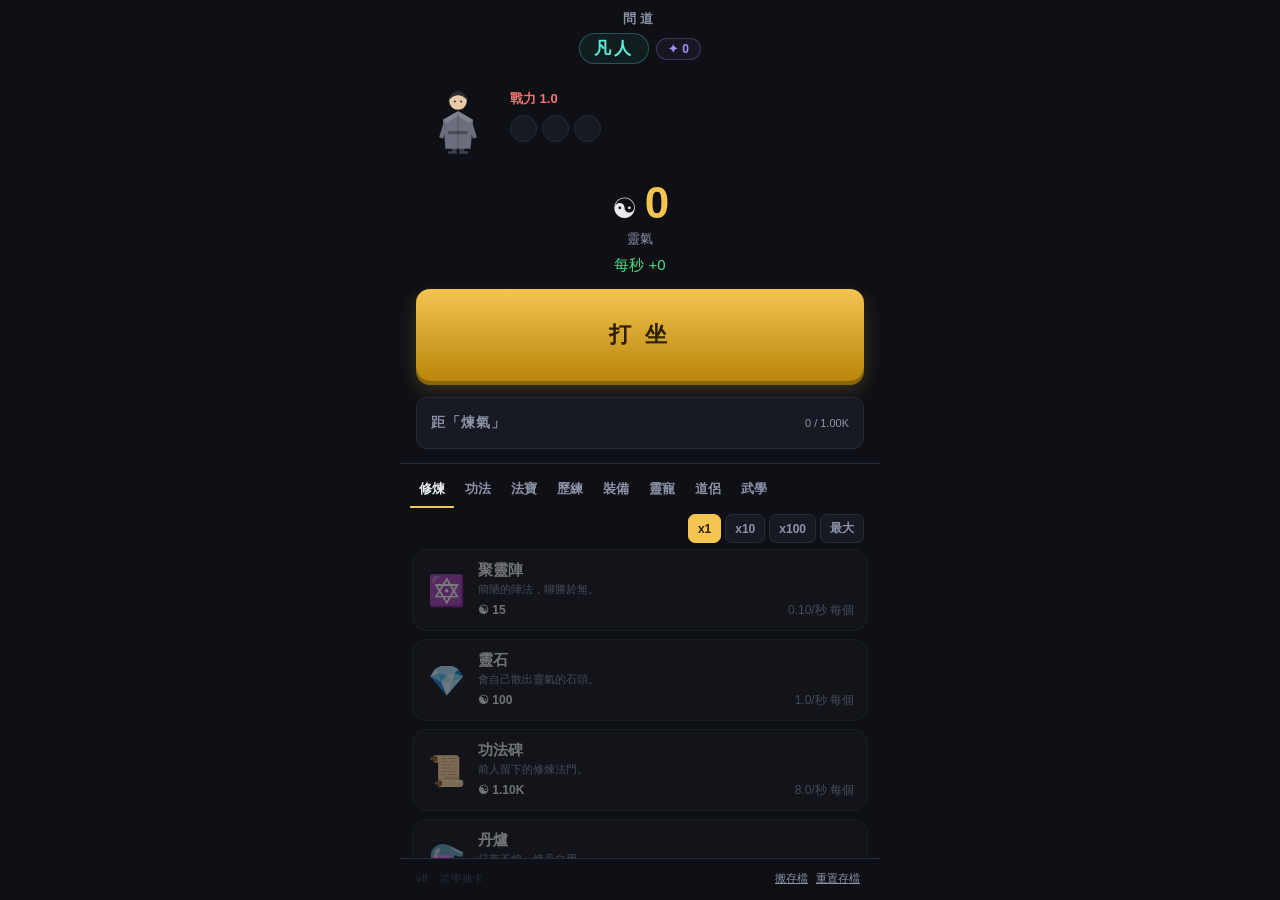
==== commit a7e0165e: "加入武學抽卡（勾玉升級 + 20抽保底 + 兌換碼） 問道石碑：靈氣叩問，三大類（招式/輕功/內功）。 勾玉升級取代固定稀有度：藍5→黃5→紅5 共15級，重複抽轉化成勾玉，永不白抽。 20抽保底：連" ====
--- a/index.html
+++ b/index.html
@@ -86,6 +86,7 @@
       <button class="tab" data-tab="gear">裝備<span class="tab-badge" id="badge-gear"></span></button>
       <button class="tab" data-tab="pet">靈寵<span class="tab-badge" id="badge-pet"></span></button>
       <button class="tab" data-tab="team">道侶<span class="tab-badge" id="badge-team"></span></button>
+      <button class="tab" data-tab="martial">武學<span class="tab-badge" id="badge-martial"></span></button>
     </div>
     <div id="shop-bar">
       <span id="shop-hint"></span>
@@ -131,6 +132,34 @@
 
     <!-- 道侶：最多帶三個 -->
     <div id="panel-team" class="panel hidden"></div>
+
+    <!-- 武學：抽卡 -->
+    <div id="panel-martial" class="panel hidden">
+      <div id="stele">
+        <div id="stele-name"></div>
+        <div id="stele-desc"></div>
+        <div id="pity-bar"><div id="pity-fill"></div></div>
+        <div id="pity-text"></div>
+        <div id="draw-buttons">
+          <button id="draw-1" class="draw-btn"></button>
+          <button id="draw-10" class="draw-btn"></button>
+        </div>
+        <div id="odds"></div>
+      </div>
+
+      <div id="redeem-box">
+        <span class="section-head">兌換碼</span>
+        <div id="redeem-row">
+          <input id="redeem-input" type="text" inputmode="numeric" autocomplete="off"
+                 spellcheck="false" placeholder="輸入兌換碼">
+          <button id="redeem-btn">兌換</button>
+        </div>
+        <div id="redeem-hint"></div>
+      </div>
+
+      <div class="section-head">武學圖鑑 <span id="martial-count"></span></div>
+      <div id="martial-list"></div>
+    </div>
   </section>
 
   <footer id="footer">
@@ -208,6 +237,15 @@
   </div>
 </div>
 
+<!-- 抽卡結果 -->
+<div id="draw-modal" class="modal">
+  <div class="modal-card">
+    <div class="modal-title">石碑顯化</div>
+    <div id="draw-results"></div>
+    <button id="draw-ok" class="btn-primary">收下</button>
+  </div>
+</div>
+
 <!-- 搬存檔：存檔綁在網址上，換網址（例如從區網搬到 GitHub Pages）不會自己跟過去 -->
 <div id="transfer-modal" class="modal">
   <div class="modal-card">
--- a/css/style.css
+++ b/css/style.css
@@ -1089,6 +1089,186 @@
   color: var(--violet);
 }
 
+/* --- 武學抽卡 --------------------------------------------- */
+
+#stele {
+  padding: 16px 16px 14px;
+  border: 1px solid var(--violet-dk);
+  border-radius: var(--radius);
+  background: linear-gradient(180deg, rgba(109, 63, 196, 0.14), var(--panel));
+  text-align: center;
+}
+
+#stele-name {
+  font-size: 18px;
+  font-weight: 800;
+  letter-spacing: 3px;
+  color: var(--violet);
+}
+#stele-desc { font-size: 11px; color: var(--text-dim); margin: 4px 0 12px; }
+
+#pity-bar {
+  height: 6px;
+  border-radius: 999px;
+  background: var(--bg);
+  overflow: hidden;
+}
+#pity-fill { height: 100%; background: var(--violet); }
+
+#pity-text { font-size: 11px; color: var(--text-dim); margin: 6px 0 12px; }
+#pity-text.ready { color: var(--violet); font-weight: 700; }
+
+#draw-buttons { display: flex; gap: 8px; }
+
+.draw-btn {
+  flex: 1;
+  padding: 12px 6px;
+  border: 1px solid var(--line);
+  border-radius: 10px;
+  background: var(--panel-hi);
+  color: var(--text-dim);
+  font-family: inherit;
+  font-size: 13px;
+  font-weight: 700;
+  cursor: pointer;
+  touch-action: manipulation;
+  font-variant-numeric: tabular-nums;
+}
+.draw-btn.can {
+  border-color: var(--gold-dark);
+  color: var(--gold);
+  background: var(--panel-hi);
+}
+.draw-btn.can:active { transform: scale(0.98); }
+.draw-btn:disabled { opacity: 0.5; }
+
+#odds { font-size: 10px; color: var(--text-dim); margin-top: 10px; letter-spacing: 1px; }
+
+/* --- 兌換碼 ----------------------------------------------- */
+
+#redeem-box { margin-top: 6px; }
+#redeem-row { display: flex; gap: 6px; }
+
+#redeem-input {
+  flex: 1;
+  min-width: 0;
+  padding: 9px 11px;
+  border: 1px solid var(--line);
+  border-radius: 8px;
+  background: var(--bg);
+  color: var(--text);
+  font-family: inherit;
+  font-size: 13px;
+  user-select: text;
+  -webkit-user-select: text;
+}
+#redeem-input::placeholder { color: var(--text-dim); }
+
+#redeem-btn {
+  flex: 0 0 auto;
+  padding: 0 16px;
+  border: 1px solid var(--violet-dk);
+  border-radius: 8px;
+  background: none;
+  color: var(--violet);
+  font-family: inherit;
+  font-size: 13px;
+  font-weight: 700;
+  cursor: pointer;
+  touch-action: manipulation;
+}
+#redeem-btn:active { transform: scale(0.97); }
+
+#redeem-hint { min-height: 15px; margin-top: 6px; font-size: 11px; font-weight: 600; }
+#redeem-hint.ok { color: var(--green); }
+#redeem-hint.bad { color: #f87171; }
+
+/* --- 武學圖鑑 --------------------------------------------- */
+
+#martial-count { color: var(--jade); font-weight: 700; }
+
+.martial-cat {
+  font-size: 12px;
+  font-weight: 700;
+  color: var(--text-dim);
+  letter-spacing: 2px;
+  padding: 8px 2px 2px;
+}
+
+.martial-row {
+  display: flex;
+  align-items: center;
+  gap: 11px;
+  padding: 9px 12px;
+  border: 1px solid var(--line);
+  border-radius: 10px;
+  background: var(--panel);
+}
+.martial-row.owned { background: var(--panel-hi); }
+
+.martial-icon { font-size: 22px; width: 28px; text-align: center; flex: 0 0 auto; }
+.martial-main { flex: 1; min-width: 0; }
+.martial-line1 { display: flex; align-items: center; justify-content: space-between; gap: 8px; }
+.martial-name { font-size: 14px; font-weight: 700; }
+.martial-effect { font-size: 11px; color: var(--text-dim); margin-top: 2px; }
+
+/* 勾玉一排 */
+.martial-beads { display: flex; align-items: center; gap: 3px; flex: 0 0 auto; }
+.bead {
+  width: 9px;
+  height: 9px;
+  border-radius: 50% 50% 50% 0;   /* 勾玉：一角是尖的 */
+  transform: rotate(45deg);
+  background: var(--bg);
+  border: 1px solid var(--line);
+}
+.bead.on { border-color: transparent; }
+.bead-done {
+  width: 6px;
+  height: 6px;
+  border-radius: 50% 50% 50% 0;
+  transform: rotate(45deg);
+  opacity: 0.7;
+}
+.bead-none { font-size: 10px; color: var(--text-dim); }
+
+/* --- 抽卡結果 --------------------------------------------- */
+
+#draw-results {
+  display: flex;
+  flex-direction: column;
+  gap: 6px;
+  max-height: 46vh;
+  overflow-y: auto;
+  margin: 8px 0 16px;
+}
+
+.dr-item {
+  display: flex;
+  align-items: center;
+  gap: 9px;
+  padding: 7px 10px;
+  border: 1px solid var(--line);
+  border-radius: 9px;
+  background: var(--bg);
+  text-align: left;
+}
+.dr-icon { font-size: 20px; flex: 0 0 auto; }
+.dr-main { flex: 1; min-width: 0; display: flex; flex-direction: column; }
+.dr-name { font-size: 13px; font-weight: 700; }
+.dr-desc { font-size: 10px; color: var(--text-dim); }
+
+.dr-new, .dr-up, .dr-pity {
+  flex: 0 0 auto;
+  font-size: 10px;
+  font-weight: 800;
+  padding: 2px 6px;
+  border-radius: 5px;
+}
+.dr-new { background: var(--jade); color: #08201b; }
+.dr-up { background: var(--bg); border: 1px solid var(--line); }
+.dr-pity { background: var(--violet); color: #1a0f2e; }
+
 /* --- 靈寵 ------------------------------------------------- */
 
 .pet-row {
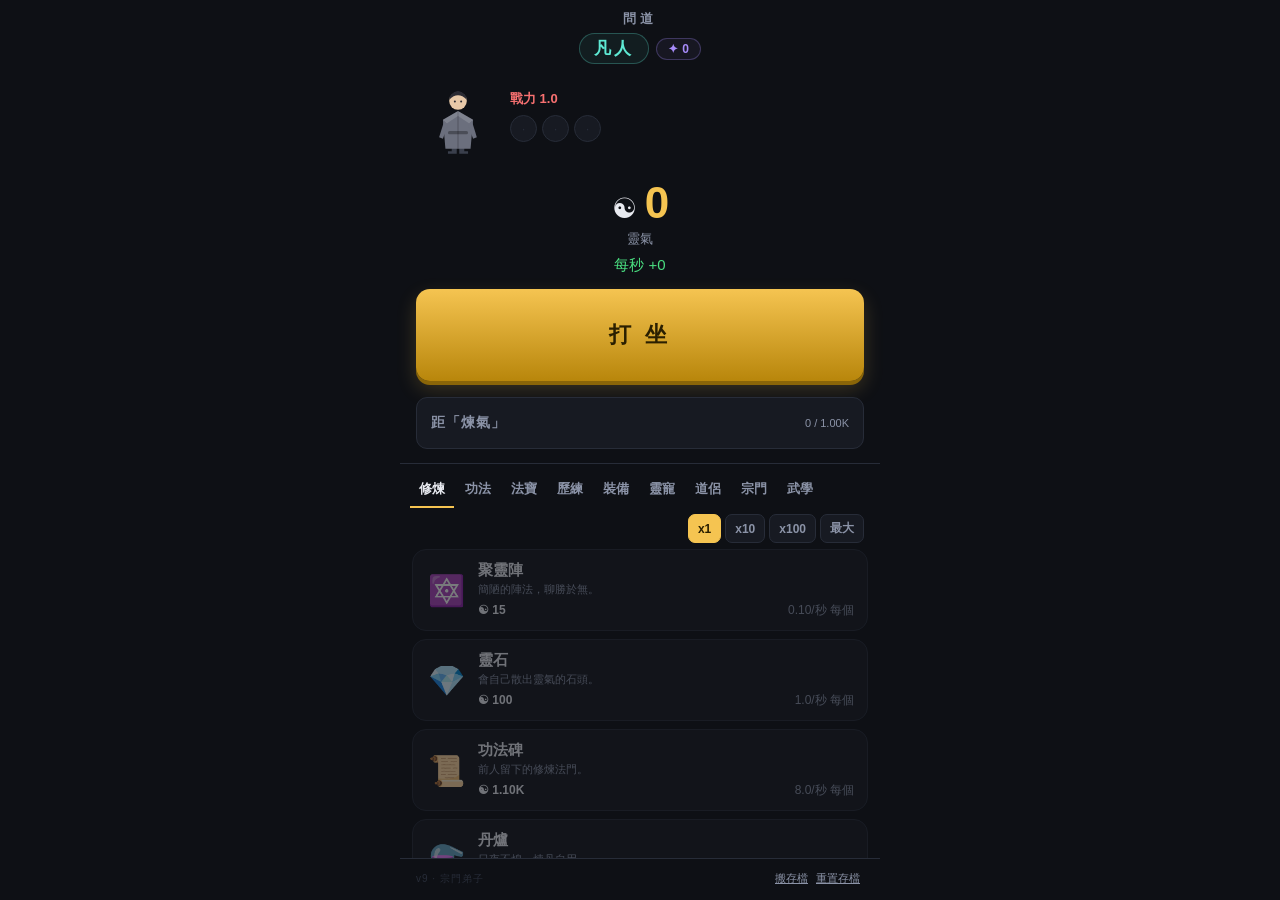
==== commit ddb4a9a8: "加入宗門弟子（自動修煉：道行隨時間自漲） 新分頁「宗門」：用悟性招募弟子，弟子跟其他系統最大的不同 —— 招進來之後會自己隨時間變強。每個弟子有「道行」，掛著就往上爬 （每 2 小時一級、最高 10 " ====
--- a/index.html
+++ b/index.html
@@ -86,6 +86,7 @@
       <button class="tab" data-tab="gear">裝備<span class="tab-badge" id="badge-gear"></span></button>
       <button class="tab" data-tab="pet">靈寵<span class="tab-badge" id="badge-pet"></span></button>
       <button class="tab" data-tab="team">道侶<span class="tab-badge" id="badge-team"></span></button>
+      <button class="tab" data-tab="sect">宗門<span class="tab-badge" id="badge-sect"></span></button>
       <button class="tab" data-tab="martial">武學<span class="tab-badge" id="badge-martial"></span></button>
     </div>
     <div id="shop-bar">
@@ -132,6 +133,14 @@
 
     <!-- 道侶：最多帶三個 -->
     <div id="panel-team" class="panel hidden"></div>
+
+    <!-- 宗門：收弟子，道行隨時間自己長 -->
+    <div id="panel-sect" class="panel hidden">
+      <div id="sect-head">
+        <span id="sect-rank"></span>
+        <span id="sect-note"></span>
+      </div>
+    </div>
 
     <!-- 武學：抽卡 -->
     <div id="panel-martial" class="panel hidden">
--- a/css/style.css
+++ b/css/style.css
@@ -1089,6 +1089,94 @@
   color: var(--violet);
 }
 
+/* --- 宗門 ------------------------------------------------- */
+
+#sect-head {
+  display: flex;
+  align-items: baseline;
+  justify-content: space-between;
+  gap: 8px;
+  padding: 2px 2px 4px;
+}
+#sect-rank { font-size: 14px; font-weight: 800; color: var(--jade); }
+#sect-note { font-size: 11px; color: var(--text-dim); }
+
+.sect-row {
+  display: flex;
+  align-items: center;
+  gap: 11px;
+  padding: 11px 13px;
+  border: 1px solid var(--line);
+  border-radius: var(--radius);
+  background: var(--panel);
+  opacity: 0.5;
+}
+.sect-row.owned { opacity: 1; }
+.sect-row.owned {
+  border-color: rgba(94, 234, 212, 0.35);
+  background: rgba(94, 234, 212, 0.05);
+}
+.sect-row.locked-rank { opacity: 0.35; }
+
+.sect-icon { font-size: 28px; width: 36px; text-align: center; flex: 0 0 auto; }
+.sect-main { flex: 1; min-width: 0; }
+.sect-name { font-size: 14px; font-weight: 700; }
+.sect-quote {
+  font-size: 11px;
+  color: var(--text-dim);
+  font-style: italic;
+  margin: 2px 0 3px;
+  white-space: nowrap;
+  overflow: hidden;
+  text-overflow: ellipsis;
+}
+.sect-effect { font-size: 11px; font-weight: 600; color: var(--jade); }
+
+/* 道行進度：招募後才出現，滿級時整條填滿 */
+.sect-bar {
+  margin-top: 5px;
+  height: 4px;
+  border-radius: 3px;
+  background: var(--line);
+  overflow: hidden;
+}
+.sect-bar-fill {
+  height: 100%;
+  width: 0;
+  background: var(--jade);
+  transition: width 0.3s ease;
+}
+
+.sect-side {
+  flex: 0 0 auto;
+  display: flex;
+  flex-direction: column;
+  align-items: flex-end;
+  gap: 5px;
+  min-width: 78px;
+}
+.sect-lv {
+  font-size: 11px;
+  font-weight: 800;
+  color: var(--jade);
+}
+.sect-lv.maxed { color: var(--gold); }
+.sect-act {
+  flex: 0 0 auto;
+  min-width: 84px;
+  padding: 6px 8px;
+  border: 1px solid var(--line);
+  border-radius: 7px;
+  background: none;
+  color: var(--text-dim);
+  font-family: inherit;
+  font-size: 11px;
+  font-weight: 700;
+  cursor: pointer;
+  touch-action: manipulation;
+}
+.sect-act.can { border-color: var(--gold-dark); color: var(--gold); }
+
 /* --- 武學抽卡 --------------------------------------------- */
 
 #stele {
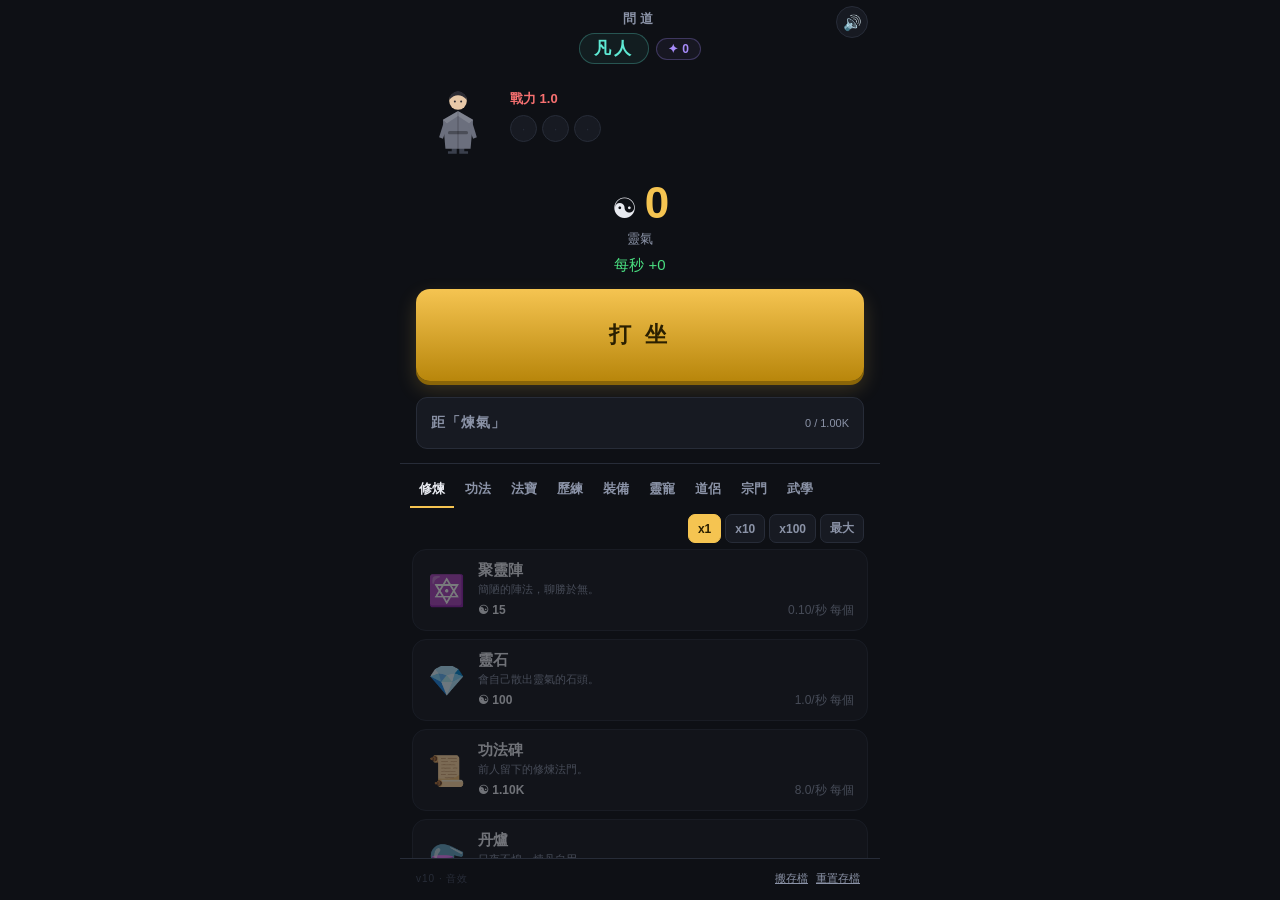
==== commit 5833a578: "加入音效（Web Audio 當場合成，不載音檔） 新檔 sound.js：全部用振盪器合成，一個音檔都沒有 —— 跟太極圖示一樣 都是程式算出來的，離線、PWA、service worker 都不用" ====
--- a/index.html
+++ b/index.html
@@ -26,6 +26,7 @@
 <div id="app">
 
   <header id="header">
+    <button id="sound-toggle" aria-label="音效開關"></button>
     <h1 id="game-title"></h1>
     <div id="badges">
       <div id="realm-badge">
@@ -292,6 +293,7 @@
 <script src="js/economy.js"></script>
 <script src="js/state.js"></script>
 <script src="js/portrait.js"></script>
+<script src="js/sound.js"></script>
 <script src="js/ui.js"></script>
 <script src="js/main.js"></script>
 
--- a/css/style.css
+++ b/css/style.css
@@ -70,9 +70,29 @@
 /* --- 標題 ------------------------------------------------- */
 
 #header {
+  position: relative;
   padding: 10px 16px 2px;
   text-align: center;
 }
+
+/* 音效開關：擺在標題列右上角，不搶版面 */
+#sound-toggle {
+  position: absolute;
+  top: 6px;
+  right: 12px;
+  width: 32px;
+  height: 32px;
+  padding: 0;
+  border: 1px solid var(--line);
+  border-radius: 999px;
+  background: var(--panel);
+  color: var(--text-dim);
+  font-size: 15px;
+  line-height: 1;
+  cursor: pointer;
+  touch-action: manipulation;
+}
+#sound-toggle.muted { opacity: 0.55; }
 
 #game-title {
   font-size: 13px;
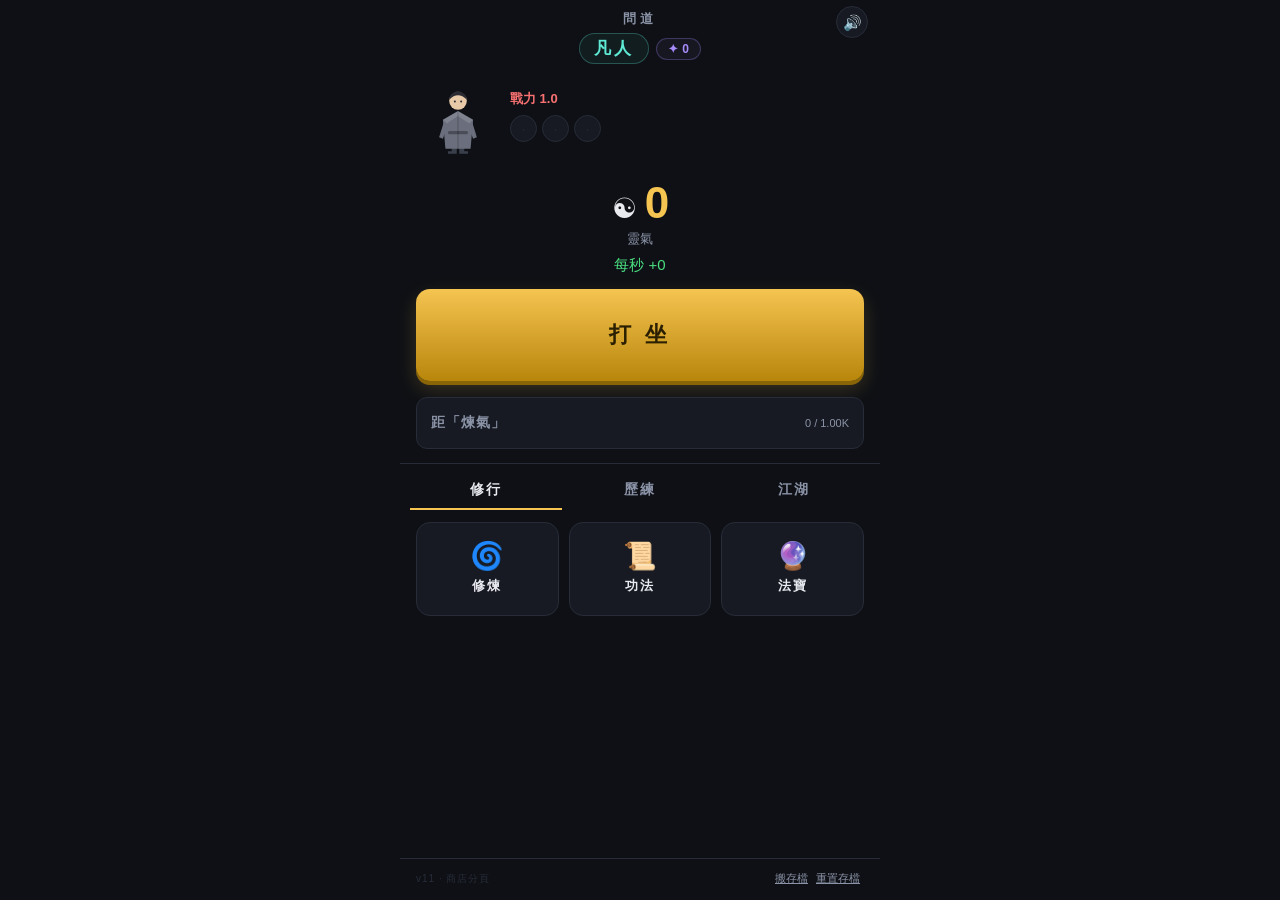
==== commit 154501a7: "商店改兩層：3 大頁 + 區塊選單（頁籤太多） 底部 9 個頁籤（修煉/功法/法寶/歷練/裝備/靈寵/道侶/宗門/武學）在手機上 太擠。收成 3 個大頁，各自進去再選：   修行〔修煉·功法·法寶〕／" ====
--- a/index.html
+++ b/index.html
@@ -79,18 +79,23 @@
   </section>
 
   <section id="shop">
+    <!-- 三個大頁。9 個項目太多，收成三類，各自進去再選 -->
     <div id="shop-tabs">
-      <button class="tab active" data-tab="gen">修煉</button>
-      <button class="tab" data-tab="tech">功法<span class="tab-badge" id="badge-tech"></span></button>
-      <button class="tab" data-tab="trea">法寶<span class="tab-badge" id="badge-trea"></span></button>
-      <button class="tab" data-tab="battle">歷練</button>
-      <button class="tab" data-tab="gear">裝備<span class="tab-badge" id="badge-gear"></span></button>
-      <button class="tab" data-tab="pet">靈寵<span class="tab-badge" id="badge-pet"></span></button>
-      <button class="tab" data-tab="team">道侶<span class="tab-badge" id="badge-team"></span></button>
-      <button class="tab" data-tab="sect">宗門<span class="tab-badge" id="badge-sect"></span></button>
-      <button class="tab" data-tab="martial">武學<span class="tab-badge" id="badge-martial"></span></button>
-    </div>
-    <div id="shop-bar">
+      <button class="tab active" data-cat="cultivate">修行<span class="tab-badge" id="badge-cat-cultivate"></span></button>
+      <button class="tab" data-cat="adventure">歷練<span class="tab-badge" id="badge-cat-adventure"></span></button>
+      <button class="tab" data-cat="world">江湖<span class="tab-badge" id="badge-cat-world"></span></button>
+    </div>
+
+    <!-- 區塊選單：顯示目前大頁的區塊，點一個進到該項目（區塊由 JS 建） -->
+    <div id="block-menu"></div>
+
+    <!-- 進到某個項目時才出現：返回鍵 + 標題 -->
+    <div id="item-bar" class="hidden">
+      <button id="shop-back">← 返回</button>
+      <span id="item-title"></span>
+    </div>
+
+    <div id="shop-bar" class="hidden">
       <span id="shop-hint"></span>
       <div id="buy-amount"></div>
     </div>
--- a/css/style.css
+++ b/css/style.css
@@ -539,20 +539,21 @@
 }
 #shop-tabs::-webkit-scrollbar { display: none; }
 
-/* 五個分頁要塞進 375px，字距得收緊 */
+/* 只有 3 個大頁了，平分寬度、置中 */
 .tab {
   position: relative;
-  flex: 0 0 auto;
-  padding: 8px 9px;
+  flex: 1 1 0;
+  padding: 9px 9px;
   border: none;
   border-bottom: 2px solid transparent;
   background: none;
   color: var(--text-dim);
   font-family: inherit;
-  font-size: 13px;
-  font-weight: 700;
-  letter-spacing: 0;
+  font-size: 14px;
+  font-weight: 700;
+  letter-spacing: 2px;
   white-space: nowrap;
+  text-align: center;
   cursor: pointer;
   touch-action: manipulation;
 }
@@ -599,6 +600,84 @@
   margin-left: auto;
 }
 
+/* --- 兩層商店：區塊選單 + 返回列 -------------------------- */
+
+#block-menu {
+  padding: 12px 16px 4px;
+}
+
+.block-grid {
+  display: grid;
+  grid-template-columns: repeat(3, 1fr);
+  gap: 10px;
+}
+
+.block-card {
+  position: relative;
+  display: flex;
+  flex-direction: column;
+  align-items: center;
+  justify-content: center;
+  gap: 7px;
+  padding: 20px 8px;
+  border: 1px solid var(--line);
+  border-radius: var(--radius);
+  background: var(--panel);
+  color: var(--text);
+  font-family: inherit;
+  cursor: pointer;
+  touch-action: manipulation;
+}
+.block-card:active { background: var(--panel-hi); }
+
+.block-icon { font-size: 27px; line-height: 1; }
+.block-name { font-size: 13px; font-weight: 700; letter-spacing: 2px; }
+
+/* 區塊右上角的小徽章（沿用 render 端的 setBadge） */
+.block-badge {
+  position: absolute;
+  top: 7px;
+  right: 8px;
+  min-width: 16px;
+  height: 16px;
+  padding: 0 4px;
+  border-radius: 999px;
+  background: var(--gold);
+  color: #2a1f00;
+  font-size: 10px;
+  font-weight: 800;
+  line-height: 16px;
+  text-align: center;
+}
+
+#item-bar {
+  display: flex;
+  align-items: center;
+  gap: 11px;
+  padding: 8px 16px 2px;
+  flex: 0 0 auto;
+}
+#shop-back {
+  flex: 0 0 auto;
+  padding: 5px 12px;
+  border: 1px solid var(--line);
+  border-radius: 8px;
+  background: var(--panel);
+  color: var(--text-dim);
+  font-family: inherit;
+  font-size: 12px;
+  font-weight: 700;
+  cursor: pointer;
+  touch-action: manipulation;
+}
+#shop-back:active { background: var(--panel-hi); }
+#item-title {
+  font-size: 14px;
+  font-weight: 800;
+  letter-spacing: 3px;
+  color: var(--text);
+}
+
 .amount-btn {
   border: 1px solid var(--line);
   background: var(--panel);
